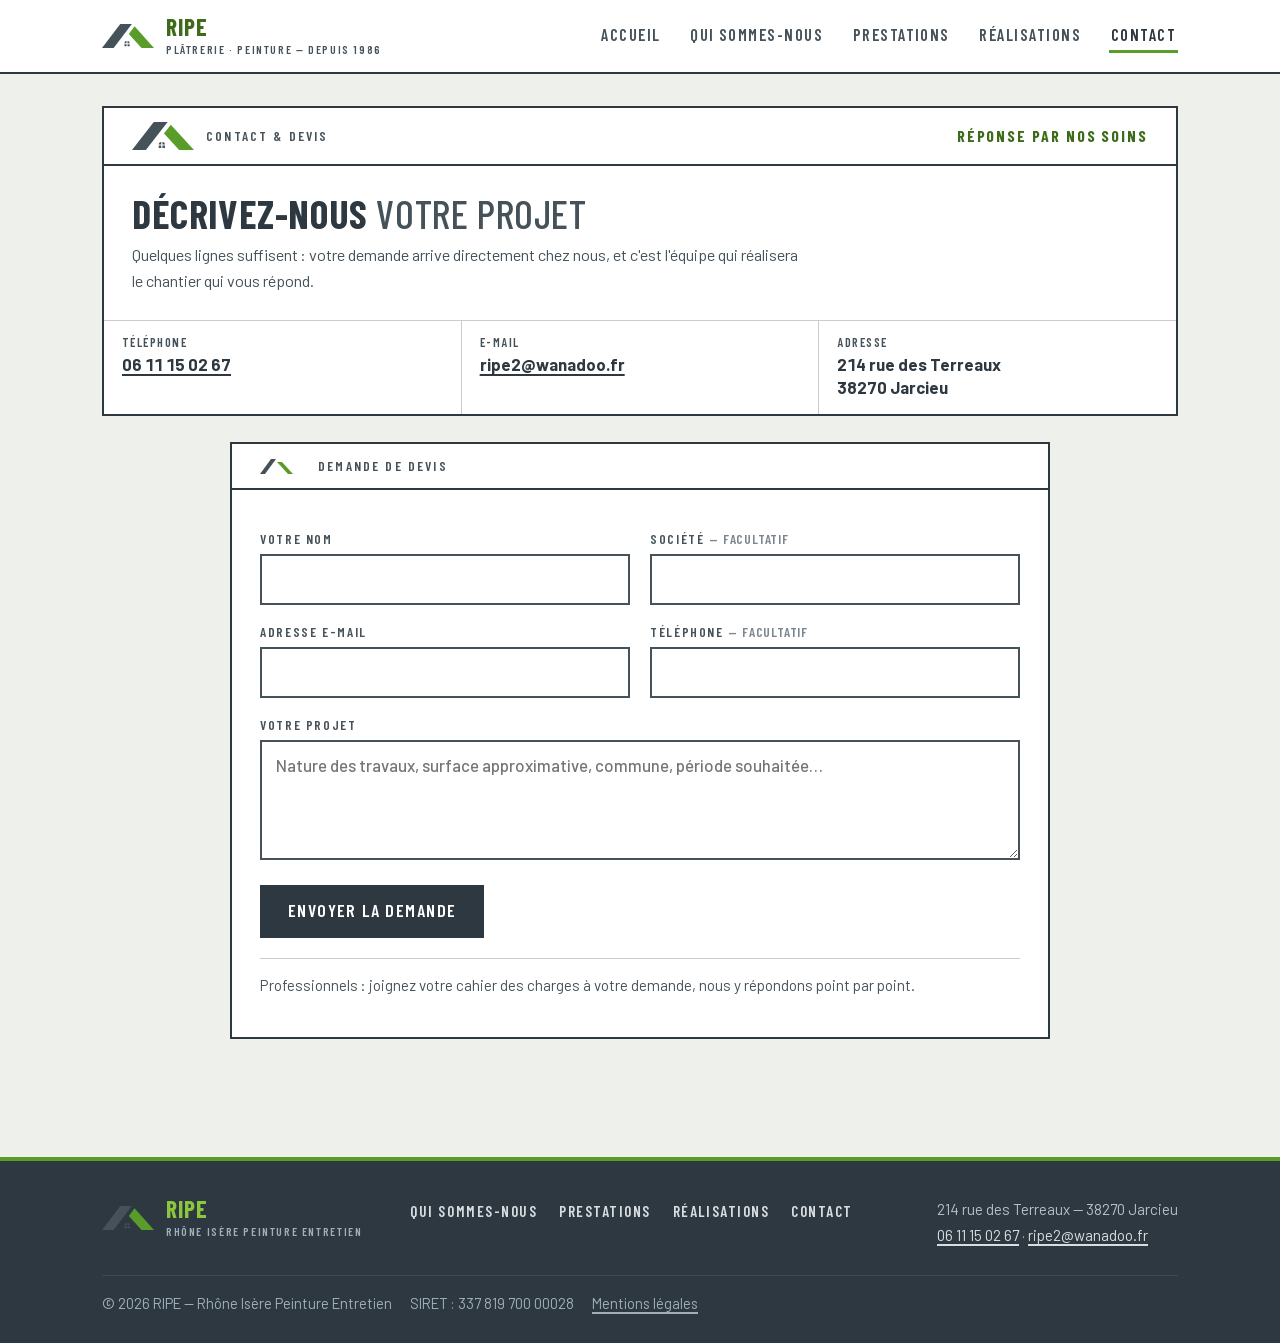
==== contact.html @ ba98971f "Titre d'accueil concret, et la 3e génération épaule le gérant au lieu de le remplacer" ====
<!doctype html>
<html lang="fr">
<head>
  <meta charset="utf-8">
  <meta name="viewport" content="width=device-width, initial-scale=1">
  <title>Contact &amp; devis — RIPE, plâtrerie et peinture dans la région lyonnaise</title>
  <meta name="description" content="Contactez RIPE pour un devis de plâtrerie, peinture, revêtements de sol ou protections de chantier, dans la région lyonnaise. Réponse claire, établie par les personnes qui réaliseront le chantier.">
  <link rel="icon" type="image/svg+xml" href="assets/favicon.svg">
  <link rel="stylesheet" href="assets/fonts/fonts.css">
  <link rel="stylesheet" href="css/styles.css?v=1d3d22c7">
  <script>if (window.matchMedia('(prefers-reduced-motion: no-preference)').matches) document.documentElement.classList.add('motion');</script>
</head>
<body>
  <a class="skip-link" href="#contenu">Aller au contenu</a>

  <header class="site-header">
    <div class="wrap">
      <a class="brand" href="index.html">
        <img src="assets/logo-mark.svg" alt="" width="46" height="27">
        <span>
          <span class="brand-name">RIPE</span>
          <span class="brand-sub">Plâtrerie · Peinture<span class="sub-date"> — depuis 1986</span></span>
        </span>
      </a>
      <button class="nav-toggle" aria-expanded="false" aria-controls="menu">Menu</button>
      <nav class="site-nav" id="menu" aria-label="Navigation principale">
        <ul>
          <li><a href="index.html">Accueil</a></li>
          <li><a href="entreprise.html">Qui sommes-nous</a></li>
          <li><a href="prestations.html">Prestations</a></li>
          <li><a href="realisations.html">Réalisations</a></li>
          <li><a href="contact.html" aria-current="page">Contact</a></li>
        </ul>
      </nav>
    </div>
  </header>

  <main id="contenu">

    <section class="hero hero--compact wrap" aria-label="Contact">
      <div class="panel assemble">
        <div class="panel-head">
          <span class="hero-mark">
            <img src="assets/logo-mark.svg" alt="" width="54" height="31">
            <span class="kicker">Contact &amp; devis</span>
          </span>
          <span class="hero-since">Réponse par nos soins</span>
        </div>
        <div class="panel-body">
          <h1>Décrivez-nous <span class="thin">votre projet</span></h1>
          <p class="hero-lede">
            Quelques lignes suffisent&#8239;: votre demande arrive directement chez
            nous, et c'est l'équipe qui réalisera le chantier qui vous répond.
          </p>
        </div>
        <dl class="fields">
          <div class="field"><dt>Téléphone</dt><dd><a href="tel:+33611150267">06 11 15 02 67</a></dd></div>
          <div class="field"><dt>E-mail</dt><dd><a href="mailto:ripe2@wanadoo.fr">ripe2@wanadoo.fr</a></dd></div>
          <div class="field"><dt>Adresse</dt><dd>214 rue des Terreaux<br>38270 Jarcieu</dd></div>
        </dl>
      </div>
    </section>

    <section class="doc-section wrap" aria-label="Formulaire de contact">
      <div class="form-wrap">
        <div class="panel">
          <div class="panel-head">
            <svg class="rive" viewBox="0 0 44 16" aria-hidden="true">
              <polygon fill="#455259" points="0,16 11,1 16,1 5,16"/>
              <polygon fill="#599c29" points="17,4 22,4 33,16 28,16"/>
            </svg>
            <span class="kicker">Demande de devis</span>
          </div>
          <div class="panel-body">
            <form id="contact-form" novalidate>
              <input type="hidden" name="_subject" value="Demande de devis depuis le site RIPE">
              <div class="form-alert" hidden tabindex="-1" role="alert">
                Votre demande n'a pas pu être envoyée. Contactez-nous directement
                avec le téléphone ou l'e-mail affichés en haut de page. Votre message
                est toujours là, vous pouvez le copier avant de quitter la page.
              </div>

              <div class="form-grid">
                <div class="form-row">
                  <label for="nom">Votre nom</label>
                  <input id="nom" name="nom" type="text" autocomplete="name" required>
                  <p class="field-error"></p>
                </div>

                <div class="form-row">
                  <label for="societe">Société <span class="optional">— facultatif</span></label>
                  <input id="societe" name="societe" type="text" autocomplete="organization">
                  <p class="field-error"></p>
                </div>

                <div class="form-row">
                  <label for="email">Adresse e-mail</label>
                  <input id="email" name="email" type="email" autocomplete="email" required>
                  <p class="field-error"></p>
                </div>

                <div class="form-row">
                  <label for="telephone">Téléphone <span class="optional">— facultatif</span></label>
                  <input id="telephone" name="telephone" type="tel" autocomplete="tel">
                  <p class="field-error"></p>
                </div>

                <div class="form-row form-row--full">
                  <label for="message">Votre projet</label>
                  <textarea id="message" name="message" required
                    placeholder="Nature des travaux, surface approximative, commune, période souhaitée…"></textarea>
                  <p class="field-error"></p>
                </div>
              </div>

              <button class="btn btn--primary" type="submit">Envoyer la demande</button>

              <p class="form-note">
                Professionnels&#8239;: joignez votre cahier des charges à votre demande,
                nous y répondons point par point.
              </p>
            </form>

            <div id="form-success" class="form-success" hidden tabindex="-1">
              <strong>Votre demande est bien partie.</strong>
              Nous vous répondons dans les meilleurs délais, par e-mail ou par
              téléphone si vous avez laissé un numéro.
            </div>
          </div>
        </div>

      </div>
    </section>
  </main>

  <footer class="site-footer">
    <div class="wrap">
      <div class="footer-grid">
        <a class="brand" href="index.html">
          <img src="assets/logo-mark.svg" alt="" width="46" height="27">
          <span>
            <span class="brand-name">RIPE</span>
            <span class="brand-sub">Rhône Isère Peinture Entretien</span>
          </span>
        </a>
        <nav class="footer-nav" aria-label="Pied de page">
          <ul>
            <li><a href="entreprise.html">Qui sommes-nous</a></li>
            <li><a href="prestations.html">Prestations</a></li>
            <li><a href="realisations.html">Réalisations</a></li>
            <li><a href="contact.html">Contact</a></li>
          </ul>
        </nav>
        <address class="footer-coords">
          214 rue des Terreaux — 38270 Jarcieu<br>
          <a href="tel:+33611150267">06 11 15 02 67</a> · <a href="mailto:ripe2@wanadoo.fr">ripe2@wanadoo.fr</a>
        </address>
      </div>
      <div class="footer-legal">
        <span>© <span data-year>2026</span> RIPE — Rhône Isère Peinture Entretien</span>
        <span>SIRET : 337 819 700 00028</span>
        <a href="mentions-legales.html">Mentions légales</a>
      </div>
    </div>
  </footer>

  <script src="js/site.js?v=1d3d22c7"></script>
</body>
</html>
---- assets/fonts/fonts.css ----
@font-face {
  font-family: 'Barlow';
  font-style: normal;
  font-weight: 400;
  font-display: swap;
  src: url("Barlow-400-latin-ext.woff2") format("woff2");
  unicode-range: U+0100-02BA, U+02BD-02C5, U+02C7-02CC, U+02CE-02D7, U+02DD-02FF, U+0304, U+0308, U+0329, U+1D00-1DBF, U+1E00-1E9F, U+1EF2-1EFF, U+2020, U+20A0-20AB, U+20AD-20C0, U+2113, U+2C60-2C7F, U+A720-A7FF;
}
@font-face {
  font-family: 'Barlow';
  font-style: normal;
  font-weight: 400;
  font-display: swap;
  src: url("Barlow-400-latin.woff2") format("woff2");
  unicode-range: U+0000-00FF, U+0131, U+0152-0153, U+02BB-02BC, U+02C6, U+02DA, U+02DC, U+0304, U+0308, U+0329, U+2000-206F, U+20AC, U+2122, U+2191, U+2193, U+2212, U+2215, U+FEFF, U+FFFD;
}
@font-face {
  font-family: 'Barlow';
  font-style: normal;
  font-weight: 500;
  font-display: swap;
  src: url("Barlow-500-latin-ext.woff2") format("woff2");
  unicode-range: U+0100-02BA, U+02BD-02C5, U+02C7-02CC, U+02CE-02D7, U+02DD-02FF, U+0304, U+0308, U+0329, U+1D00-1DBF, U+1E00-1E9F, U+1EF2-1EFF, U+2020, U+20A0-20AB, U+20AD-20C0, U+2113, U+2C60-2C7F, U+A720-A7FF;
}
@font-face {
  font-family: 'Barlow';
  font-style: normal;
  font-weight: 500;
  font-display: swap;
  src: url("Barlow-500-latin.woff2") format("woff2");
  unicode-range: U+0000-00FF, U+0131, U+0152-0153, U+02BB-02BC, U+02C6, U+02DA, U+02DC, U+0304, U+0308, U+0329, U+2000-206F, U+20AC, U+2122, U+2191, U+2193, U+2212, U+2215, U+FEFF, U+FFFD;
}
@font-face {
  font-family: 'Barlow';
  font-style: normal;
  font-weight: 600;
  font-display: swap;
  src: url("Barlow-600-latin-ext.woff2") format("woff2");
  unicode-range: U+0100-02BA, U+02BD-02C5, U+02C7-02CC, U+02CE-02D7, U+02DD-02FF, U+0304, U+0308, U+0329, U+1D00-1DBF, U+1E00-1E9F, U+1EF2-1EFF, U+2020, U+20A0-20AB, U+20AD-20C0, U+2113, U+2C60-2C7F, U+A720-A7FF;
}
@font-face {
  font-family: 'Barlow';
  font-style: normal;
  font-weight: 600;
  font-display: swap;
  src: url("Barlow-600-latin.woff2") format("woff2");
  unicode-range: U+0000-00FF, U+0131, U+0152-0153, U+02BB-02BC, U+02C6, U+02DA, U+02DC, U+0304, U+0308, U+0329, U+2000-206F, U+20AC, U+2122, U+2191, U+2193, U+2212, U+2215, U+FEFF, U+FFFD;
}
@font-face {
  font-family: 'Barlow';
  font-style: normal;
  font-weight: 700;
  font-display: swap;
  src: url("Barlow-700-latin-ext.woff2") format("woff2");
  unicode-range: U+0100-02BA, U+02BD-02C5, U+02C7-02CC, U+02CE-02D7, U+02DD-02FF, U+0304, U+0308, U+0329, U+1D00-1DBF, U+1E00-1E9F, U+1EF2-1EFF, U+2020, U+20A0-20AB, U+20AD-20C0, U+2113, U+2C60-2C7F, U+A720-A7FF;
}
@font-face {
  font-family: 'Barlow';
  font-style: normal;
  font-weight: 700;
  font-display: swap;
  src: url("Barlow-700-latin.woff2") format("woff2");
  unicode-range: U+0000-00FF, U+0131, U+0152-0153, U+02BB-02BC, U+02C6, U+02DA, U+02DC, U+0304, U+0308, U+0329, U+2000-206F, U+20AC, U+2122, U+2191, U+2193, U+2212, U+2215, U+FEFF, U+FFFD;
}
@font-face {
  font-family: 'Barlow';
  font-style: normal;
  font-weight: 800;
  font-display: swap;
  src: url("Barlow-800-latin-ext.woff2") format("woff2");
  unicode-range: U+0100-02BA, U+02BD-02C5, U+02C7-02CC, U+02CE-02D7, U+02DD-02FF, U+0304, U+0308, U+0329, U+1D00-1DBF, U+1E00-1E9F, U+1EF2-1EFF, U+2020, U+20A0-20AB, U+20AD-20C0, U+2113, U+2C60-2C7F, U+A720-A7FF;
}
@font-face {
  font-family: 'Barlow';
  font-style: normal;
  font-weight: 800;
  font-display: swap;
  src: url("Barlow-800-latin.woff2") format("woff2");
  unicode-range: U+0000-00FF, U+0131, U+0152-0153, U+02BB-02BC, U+02C6, U+02DA, U+02DC, U+0304, U+0308, U+0329, U+2000-206F, U+20AC, U+2122, U+2191, U+2193, U+2212, U+2215, U+FEFF, U+FFFD;
}
@font-face {
  font-family: 'Barlow Condensed';
  font-style: normal;
  font-weight: 500;
  font-display: swap;
  src: url("BarlowCondensed-500-latin-ext.woff2") format("woff2");
  unicode-range: U+0100-02BA, U+02BD-02C5, U+02C7-02CC, U+02CE-02D7, U+02DD-02FF, U+0304, U+0308, U+0329, U+1D00-1DBF, U+1E00-1E9F, U+1EF2-1EFF, U+2020, U+20A0-20AB, U+20AD-20C0, U+2113, U+2C60-2C7F, U+A720-A7FF;
}
@font-face {
  font-family: 'Barlow Condensed';
  font-style: normal;
  font-weight: 500;
  font-display: swap;
  src: url("BarlowCondensed-500-latin.woff2") format("woff2");
  unicode-range: U+0000-00FF, U+0131, U+0152-0153, U+02BB-02BC, U+02C6, U+02DA, U+02DC, U+0304, U+0308, U+0329, U+2000-206F, U+20AC, U+2122, U+2191, U+2193, U+2212, U+2215, U+FEFF, U+FFFD;
}
@font-face {
  font-family: 'Barlow Condensed';
  font-style: normal;
  font-weight: 600;
  font-display: swap;
  src: url("BarlowCondensed-600-latin-ext.woff2") format("woff2");
  unicode-range: U+0100-02BA, U+02BD-02C5, U+02C7-02CC, U+02CE-02D7, U+02DD-02FF, U+0304, U+0308, U+0329, U+1D00-1DBF, U+1E00-1E9F, U+1EF2-1EFF, U+2020, U+20A0-20AB, U+20AD-20C0, U+2113, U+2C60-2C7F, U+A720-A7FF;
}
@font-face {
  font-family: 'Barlow Condensed';
  font-style: normal;
  font-weight: 600;
  font-display: swap;
  src: url("BarlowCondensed-600-latin.woff2") format("woff2");
  unicode-range: U+0000-00FF, U+0131, U+0152-0153, U+02BB-02BC, U+02C6, U+02DA, U+02DC, U+0304, U+0308, U+0329, U+2000-206F, U+20AC, U+2122, U+2191, U+2193, U+2212, U+2215, U+FEFF, U+FFFD;
}
@font-face {
  font-family: 'Barlow Condensed';
  font-style: normal;
  font-weight: 700;
  font-display: swap;
  src: url("BarlowCondensed-700-latin-ext.woff2") format("woff2");
  unicode-range: U+0100-02BA, U+02BD-02C5, U+02C7-02CC, U+02CE-02D7, U+02DD-02FF, U+0304, U+0308, U+0329, U+1D00-1DBF, U+1E00-1E9F, U+1EF2-1EFF, U+2020, U+20A0-20AB, U+20AD-20C0, U+2113, U+2C60-2C7F, U+A720-A7FF;
}
@font-face {
  font-family: 'Barlow Condensed';
  font-style: normal;
  font-weight: 700;
  font-display: swap;
  src: url("BarlowCondensed-700-latin.woff2") format("woff2");
  unicode-range: U+0000-00FF, U+0131, U+0152-0153, U+02BB-02BC, U+02C6, U+02DA, U+02DC, U+0304, U+0308, U+0329, U+2000-206F, U+20AC, U+2122, U+2191, U+2193, U+2212, U+2215, U+FEFF, U+FFFD;
}
---- css/styles.css ----
/* ============================================================
   RIPE — Rhône Isère Peinture Entretien
   Monde visuel : le panneau de chantier (voir DESIGN.md)
   ============================================================ */

:root {
  --paper: #eef0ec;
  --panel: #ffffff;
  --ink: #2e3840;
  --slate: #455259;
  --rule: #c9cfc8;
  --rule-soft: #e2e5df;
  --green: #599c29;
  --green-ink: #3e6b1a;
  --green-bright: #8cc63f;
  --todo-bg: #fdf6e3;
  --todo-ink: #8a6d1c;
  --error: #a03123;
  --cond: "Barlow Condensed", "Arial Narrow", sans-serif;
  --sans: "Barlow", "Helvetica Neue", Arial, sans-serif;
}

*, *::before, *::after { box-sizing: border-box; }

html { scroll-behavior: smooth; }
@media (prefers-reduced-motion: reduce) {
  html { scroll-behavior: auto; }
}

body {
  margin: 0;
  background: var(--paper);
  color: var(--ink);
  font: 400 1.0625rem/1.6 var(--sans);
  -webkit-font-smoothing: antialiased;
}

img, svg { max-width: 100%; display: block; }

h1, h2, h3, p, ul, dl { margin: 0; }

a { color: var(--green-ink); text-decoration-thickness: 1.5px; text-underline-offset: 3px; }
a:hover { color: var(--ink); }

:focus-visible {
  outline: 3px solid var(--green);
  outline-offset: 2px;
}

.skip-link {
  position: absolute;
  left: -9999px;
  top: 0;
  background: var(--ink);
  color: #fff;
  padding: 0.6rem 1rem;
  z-index: 100;
}
.skip-link:focus { left: 0; }

.wrap {
  max-width: 1140px;
  margin-inline: auto;
  padding-inline: clamp(16px, 4vw, 32px);
}

/* ---------- Bande de rive (motif toit du logo) ---------- */

.rive {
  width: 44px;
  height: 16px;
  flex: none;
}

/* ---------- En-tête ---------- */

.site-header {
  background: var(--panel);
  border-bottom: 2px solid var(--ink);
  position: sticky;
  top: 0;
  z-index: 50;
}

.site-header .wrap {
  display: flex;
  align-items: center;
  justify-content: space-between;
  gap: 16px;
  min-height: 72px;
}

.brand {
  display: flex;
  align-items: center;
  gap: 12px;
  text-decoration: none;
  color: var(--ink);
}
.brand:hover { color: var(--ink); }

.brand svg, .brand img { width: 52px; height: auto; }

.brand-name {
  font: 700 1.5rem/1 var(--cond);
  letter-spacing: 0.04em;
  color: var(--green-ink);
}

.brand-sub {
  display: block;
  font: 600 0.72rem/1.2 var(--cond);
  letter-spacing: 0.14em;
  text-transform: uppercase;
  color: var(--slate);
}

.site-nav ul {
  list-style: none;
  margin: 0;
  padding: 0;
  display: flex;
  gap: clamp(10px, 2vw, 26px);
}

.site-nav a {
  display: block;
  font: 600 1.02rem/1 var(--cond);
  letter-spacing: 0.09em;
  text-transform: uppercase;
  text-decoration: none;
  color: var(--slate);
  padding: 8px 2px 6px;
  border-bottom: 3px solid transparent;
}

.site-nav a:hover { color: var(--ink); border-bottom-color: var(--ink); }
.site-nav a[aria-current="page"] { color: var(--ink); border-bottom-color: var(--green); }

@media (max-width: 560px) {
  .site-header .sub-date { display: none; }
}

.nav-toggle {
  display: none;
  background: none;
  border: 2px solid var(--ink);
  color: var(--ink);
  font: 600 0.9rem/1 var(--cond);
  letter-spacing: 0.1em;
  text-transform: uppercase;
  padding: 10px 14px;
  cursor: pointer;
}

@media (max-width: 820px) {
  .nav-toggle { display: block; }
  .site-nav {
    display: none;
    position: absolute;
    inset: 100% 0 auto 0;
    background: var(--ink);
    border-bottom: 4px solid var(--green);
  }
  .site-nav.open { display: block; }
  .site-nav ul {
    flex-direction: column;
    gap: 0;
    padding: 8px 0;
  }
  .site-nav a {
    color: #d8dde1;
    font-size: 1.35rem;
    padding: 14px clamp(16px, 4vw, 32px);
    border-bottom: 1px solid #3d4954;
  }
  .site-nav li:last-child a { border-bottom: none; }
  .site-nav a:hover { color: #fff; border-bottom-color: #3d4954; }
  .site-nav a[aria-current="page"] {
    color: var(--green-bright);
    border-bottom-color: #3d4954;
  }
}

/* ---------- Panneaux ---------- */

.panel {
  background: var(--panel);
  border: 2px solid var(--ink);
}

.panel-head {
  display: flex;
  align-items: center;
  flex-wrap: wrap;
  gap: 8px 14px;
  padding: 14px clamp(16px, 3vw, 28px);
  border-bottom: 2px solid var(--ink);
}

.kicker {
  font: 600 0.85rem/1.2 var(--cond);
  letter-spacing: 0.16em;
  text-transform: uppercase;
  color: var(--slate);
}

.panel-body { padding: clamp(20px, 4vw, 40px) clamp(16px, 3vw, 28px); }

/* ---------- Champs normés ---------- */

.fields {
  display: grid;
  grid-template-columns: repeat(auto-fit, minmax(170px, 1fr));
  gap: 1px;
  background: var(--rule);
  border-top: 1px solid var(--rule);
}

.field { background: var(--panel); padding: 13px 18px 15px; }

.field dt {
  font: 600 0.78rem/1.3 var(--cond);
  letter-spacing: 0.12em;
  text-transform: uppercase;
  color: var(--slate);
  margin-bottom: 3px;
}

.field dd {
  margin: 0;
  font: 700 1.05rem/1.35 var(--sans);
  font-variant-numeric: tabular-nums;
}

.field dd a { color: var(--ink); }


/* ---------- Étiquette « à compléter » ---------- */

.todo {
  display: inline-block;
  font: 600 0.75rem/1.2 var(--cond);
  letter-spacing: 0.1em;
  text-transform: uppercase;
  color: var(--todo-ink);
  background: var(--todo-bg);
  border: 1px dashed var(--todo-ink);
  padding: 3px 8px;
  vertical-align: 2px;
}

/* ---------- Boutons ---------- */

.btn {
  display: inline-block;
  font: 600 1.1rem/1 var(--cond);
  letter-spacing: 0.08em;
  text-transform: uppercase;
  text-decoration: none;
  border: 2px solid var(--ink);
  padding: 15px 26px 16px;
  cursor: pointer;
  transition: background-color 160ms ease-out, color 160ms ease-out, border-color 160ms ease-out;
}

.btn--primary { background: var(--ink); color: #fff; }
.btn--primary:hover { background: var(--green-ink); border-color: var(--green-ink); color: #fff; }

.btn--ghost { background: transparent; color: var(--ink); }
.btn--ghost:hover { background: var(--ink); color: #fff; }

.btn--onDark { border-color: #fff; background: transparent; color: #fff; }
.btn--onDark:hover { background: var(--green); border-color: var(--green); color: #10230a; }

.btn[disabled] { opacity: 0.55; cursor: default; }

.actions {
  display: flex;
  flex-wrap: wrap;
  gap: 14px;
  align-items: center;
}

/* ---------- Héro « panneau » ---------- */

.hero { padding-block: clamp(28px, 5vw, 56px) clamp(40px, 6vw, 72px); }

.hero .panel-head { justify-content: space-between; }

.hero-mark { display: flex; align-items: center; gap: 12px; }
.hero-mark svg, .hero-mark img { width: 62px; height: auto; }

.hero-since {
  font: 700 1rem/1 var(--cond);
  letter-spacing: 0.12em;
  text-transform: uppercase;
  color: var(--green-ink);
  white-space: nowrap;
}

.hero h1 {
  font: 700 clamp(1.75rem, 5.6vw, 4.4rem)/1.05 var(--cond);
  letter-spacing: 0.015em;
  text-transform: uppercase;
  text-wrap: balance;
}

.hero h1 .thin { color: var(--slate); font-weight: 500; }

.hero-lede {
  max-width: 62ch;
  margin-top: 18px;
  font-size: 1.17rem;
  color: var(--slate);
}
.hero-lede strong { color: var(--ink); }

.hero .actions { margin-top: 30px; }

/* Accueil « page de garde » : le panneau seul occupe la page */
.hero--solo { padding-block: clamp(44px, 9vh, 100px) clamp(52px, 11vh, 120px); }
.hero--solo .panel-body { padding-bottom: clamp(28px, 5vw, 48px); }
.hero--solo .hero-lede + .hero-lede { margin-top: 12px; }

/* ---------- Mouvement ----------
   Deux règles non négociables :
   1. Le contenu est visible par défaut. La classe « motion » n'est posée sur
      <html> que si le visiteur n'a pas demandé moins d'animations ; sans elle,
      ou sans JavaScript, rien n'est masqué.
   2. Aucun texte ne dépend d'une animation pour être lisible : les blocs de
      contenu ne bougent qu'en position (translation), jamais en opacité. Si le
      mouvement se fige — onglet en arrière-plan, navigateur exotique — le pire
      qui puisse arriver est un décalage de 10 px. Seuls les éléments purement
      décoratifs (motif du toit, repère de la frise) ont droit au fondu. */

.motion .reveal { transform: translateY(10px); }

.motion .reveal.in-view {
  transform: none;
  transition: transform 520ms cubic-bezier(0.16, 1, 0.3, 1);
  transition-delay: var(--reveal-delay, 0ms);
}

/* La frise : le repère vert se pose avant son texte, comme un jalon planté */
.motion .timeline-item::before { transform: scale(0.2); opacity: 0; }

.motion .timeline-item.in-view::before {
  transform: none;
  opacity: 1;
  transition: transform 380ms cubic-bezier(0.16, 1, 0.3, 1),
              opacity 260ms ease-out;
  transition-delay: var(--reveal-delay, 0ms);
}

/* Les deux pans du toit se rejoignent : le motif du logo devient le geste */
.motion .section-head .rive polygon { opacity: 0; }
.motion .section-head .rive polygon:first-of-type { transform: translate(-9px, 9px); }
.motion .section-head .rive polygon:last-of-type { transform: translate(9px, 9px); }

.motion .section-head.in-view .rive polygon {
  opacity: 1;
  transform: none;
  transition: transform 620ms cubic-bezier(0.16, 1, 0.3, 1),
              opacity 320ms ease-out;
}

.motion .section-head.in-view .rive polygon:last-of-type {
  transition-delay: 90ms;
}

/* Assemblage du panneau : le seul moment animé */
@media (prefers-reduced-motion: no-preference) {
  .assemble { animation: panel-in 480ms cubic-bezier(0.16, 1, 0.3, 1) backwards; }
  .assemble .field { animation: field-in 420ms cubic-bezier(0.16, 1, 0.3, 1) backwards; }
  .assemble .field:nth-child(1) { animation-delay: 140ms; }
  .assemble .field:nth-child(2) { animation-delay: 200ms; }
  .assemble .field:nth-child(3) { animation-delay: 260ms; }
  .assemble .field:nth-child(4) { animation-delay: 320ms; }
  .assemble .field:nth-child(5) { animation-delay: 380ms; }
  .assemble .field:nth-child(6) { animation-delay: 440ms; }
}

/* Le panneau se pose : translation seule, pour que le titre reste lisible
   même si l'animation ne se joue pas (cf. règle 2 ci-dessus). */
@keyframes panel-in {
  from { transform: translateY(14px); }
  to { transform: none; }
}

@keyframes field-in {
  from { transform: translateY(8px); }
  to { transform: none; }
}

/* ---------- Sections document ---------- */

.doc-section { padding-block: clamp(30px, 5vw, 58px); }

/* La première section après le cadran d'en-tête remonte : le bas du cadran
   apporte déjà sa respiration, inutile d'empiler deux marges. */
.hero + .doc-section { padding-top: 4px; }

.section-head {
  display: flex;
  align-items: center;
  gap: 16px;
  margin-bottom: clamp(20px, 3vw, 32px);
}

.section-head h2 {
  font: 700 clamp(1.7rem, 3.4vw, 2.4rem)/1.1 var(--cond);
  letter-spacing: 0.03em;
  text-transform: uppercase;
}


.section-intro { max-width: 68ch; color: var(--slate); margin-bottom: 26px; }
.section-intro strong { color: var(--ink); }

/* ---------- Bande sombre (environnements exigeants) ---------- */

.band-dark {
  background: var(--ink);
  color: #d8dde1;
  padding-block: clamp(40px, 6vw, 72px);
}

.band-dark h2 {
  font: 700 clamp(1.9rem, 4vw, 2.9rem)/1.1 var(--cond);
  letter-spacing: 0.03em;
  text-transform: uppercase;
  color: #fff;
  max-width: 24ch;
}

.band-dark h2 em {
  font-style: normal;
  color: var(--green-bright);
}

.band-dark .section-head h2 { color: #fff; }

.band-dark p { color: #b7c1c9; max-width: 66ch; }
.band-dark p strong { color: #fff; }

.band-grid {
  display: grid;
  grid-template-columns: 1.15fr 1fr;
  gap: clamp(28px, 5vw, 64px);
  align-items: start;
}

@media (max-width: 820px) {
  .band-grid { grid-template-columns: 1fr; }
}

.band-dark .fields { margin-top: 26px; }

.spec-list {
  list-style: none;
  padding: 0;
  margin-top: 8px;
  border-top: 1px solid #3d4954;
}

.spec-list li {
  padding: 13px 2px;
  border-bottom: 1px solid #3d4954;
  display: flex;
  gap: 14px;
  align-items: baseline;
  color: #d8dde1;
}

.spec-list .tick {
  flex: none;
  font: 700 0.85rem/1.4 var(--cond);
  letter-spacing: 0.08em;
  color: var(--green-bright);
}

/* ---------- Chronologie (qui sommes-nous) ---------- */

.timeline { border-left: 2px solid var(--ink); margin-left: 6px; }

.timeline-item {
  position: relative;
  padding: 0 0 34px 30px;
}

.timeline-item:last-child { padding-bottom: 6px; }

.timeline-item::before {
  content: "";
  position: absolute;
  left: -8px;
  top: 8px;
  width: 14px;
  height: 14px;
  background: var(--green);
  border: 2px solid var(--ink);
}

.timeline-item .year {
  font: 700 2rem/1 var(--cond);
  letter-spacing: 0.02em;
  color: var(--ink);
}

.timeline-item h3 {
  font: 700 1.2rem/1.3 var(--sans);
  margin-top: 4px;
}

.timeline-item p { color: var(--slate); margin-top: 6px; max-width: 58ch; }

/* ---------- Fiches chantier (réalisations) ---------- */

.fiche { margin-bottom: clamp(24px, 4vw, 40px); }

.fiche-grid {
  display: grid;
  grid-template-columns: minmax(260px, 1.1fr) 1.4fr;
}

@media (max-width: 760px) {
  .fiche-grid { grid-template-columns: 1fr; }
}

.plate-photo {
  position: relative;
  min-height: 260px;
  border-right: 1px solid var(--rule);
  background: repeating-linear-gradient(
    45deg,
    var(--panel) 0 12px,
    var(--rule-soft) 12px 13px
  );
  display: grid;
  place-items: center;
  padding: 20px;
}

@media (max-width: 760px) {
  .plate-photo { border-right: none; border-bottom: 1px solid var(--rule); min-height: 200px; }
}

.plate-photo span {
  font: 600 0.85rem/1.5 var(--cond);
  letter-spacing: 0.14em;
  text-transform: uppercase;
  color: var(--slate);
  background: var(--panel);
  border: 1px solid var(--rule);
  padding: 10px 16px;
  text-align: center;
}

.fiche .fields { border-top: none; }
.fiche-grid .fields { grid-template-columns: 1fr 1fr; align-content: start; }

.tag-exemple {
  font: 700 0.78rem/1.2 var(--cond);
  letter-spacing: 0.14em;
  text-transform: uppercase;
  color: var(--todo-ink);
  background: var(--todo-bg);
  border: 1px dashed var(--todo-ink);
  padding: 4px 10px;
  margin-left: auto;
}

/* ---------- Prestations détaillées ---------- */

.presta-group { margin-bottom: clamp(30px, 5vw, 52px); }

.presta-items { border-top: 2px solid var(--ink); }
.presta-items .presta:last-child { border-bottom: 2px solid var(--ink); }

.presta {
  display: grid;
  grid-template-columns: minmax(200px, 280px) 1fr;
  gap: clamp(16px, 3vw, 40px);
  padding: 20px clamp(14px, 2vw, 22px);
  border-bottom: 1px solid var(--rule);
  background: var(--panel);
}

@media (max-width: 680px) {
  .presta { grid-template-columns: 1fr; gap: 6px; }
}

.presta h3 {
  font: 700 1.3rem/1.2 var(--cond);
  letter-spacing: 0.03em;
  text-transform: uppercase;
}

.presta p { color: var(--slate); max-width: 62ch; }

/* ---------- Contact ---------- */

.form-wrap { max-width: 820px; margin-inline: auto; }

/* Cadran compact (page contact) : l'en-tête laisse la place au formulaire */
.hero--compact { padding-block: clamp(18px, 3vw, 32px) clamp(14px, 2vw, 22px); }
.hero--compact .panel-body { padding: clamp(16px, 2.5vw, 26px) clamp(16px, 3vw, 28px); }
.hero--compact h1 { font-size: clamp(1.8rem, 3.4vw, 2.5rem); }
.hero--compact .hero-lede { font-size: 1.02rem; margin-top: 8px; max-width: 74ch; }

.form-grid {
  display: grid;
  grid-template-columns: 1fr 1fr;
  column-gap: 20px;
}

.form-grid .form-row--full { grid-column: 1 / -1; }

@media (max-width: 640px) {
  .form-grid { grid-template-columns: 1fr; }
}

.form-note {
  color: var(--slate);
  font-size: 0.95rem;
  border-top: 1px solid var(--rule);
  padding-top: 14px;
  margin-top: 20px;
}

.form-row { margin-bottom: 18px; }

.form-row label {
  display: block;
  font: 600 0.85rem/1.3 var(--cond);
  letter-spacing: 0.12em;
  text-transform: uppercase;
  color: var(--slate);
  margin-bottom: 6px;
}

.form-row .optional { color: #7a868f; letter-spacing: 0.06em; }

.form-row input,
.form-row select,
.form-row textarea {
  width: 100%;
  font: 500 1.05rem/1.4 var(--sans);
  color: var(--ink);
  background: var(--panel);
  border: 2px solid var(--slate);
  padding: 12px 14px;
  border-radius: 0;
}

.form-row input:focus,
.form-row select:focus,
.form-row textarea:focus {
  outline: 3px solid var(--green);
  outline-offset: 0;
  border-color: var(--ink);
}

.form-row textarea { min-height: 120px; resize: vertical; }

.form-row.invalid input,
.form-row.invalid textarea { border-color: var(--error); }

.field-error {
  display: none;
  font: 500 0.92rem/1.4 var(--sans);
  color: var(--error);
  margin-top: 5px;
}

.form-row.invalid .field-error { display: block; }

.form-alert {
  border: 2px solid var(--error);
  background: #fdf1ef;
  color: #7c261b;
  padding: 14px 16px;
  margin-bottom: 18px;
}

.form-alert a { color: #7c261b; }

.form-success {
  border: 2px solid var(--green-ink);
  background: #f1f7ea;
  color: #2c4d12;
  padding: 18px 20px;
}

.form-success strong { display: block; font-size: 1.1rem; }

[hidden] { display: none !important; }



/* ---------- Texte légal ---------- */

/* Six champs qui se répartissent sans laisser de case vide */
.fields--legal {
  grid-template-columns: repeat(3, 1fr);
  border: 1px solid var(--rule);
  margin-top: 22px;
}

@media (max-width: 860px) {
  .fields--legal { grid-template-columns: repeat(2, 1fr); }
}

@media (max-width: 520px) {
  .fields--legal { grid-template-columns: 1fr; }
}

.legal-text { margin-top: clamp(24px, 4vw, 36px); }

.legal-text h2 {
  font: 700 1.3rem/1.2 var(--cond);
  letter-spacing: 0.03em;
  text-transform: uppercase;
  margin-bottom: 8px;
}

.legal-text h2 + p { margin-bottom: 0; }
.legal-text p {
  color: var(--slate);
  max-width: 70ch;
  margin-bottom: 26px;
}
.legal-text p:last-child { margin-bottom: 0; }

/* ---------- Appel final ---------- */

.closing { padding-block: clamp(30px, 5vw, 60px); }

.closing .panel-body {
  display: flex;
  flex-wrap: wrap;
  align-items: center;
  justify-content: space-between;
  gap: 22px;
}

.closing h2 {
  font: 700 clamp(1.7rem, 3.5vw, 2.5rem)/1.1 var(--cond);
  letter-spacing: 0.03em;
  text-transform: uppercase;
  max-width: 22ch;
}

.closing p { color: var(--slate); margin-top: 8px; max-width: 52ch; }

/* ---------- Pied de page ---------- */

.site-footer {
  background: var(--ink);
  color: #b7c1c9;
  border-top: 4px solid var(--green);
  padding-block: 36px 28px;
  margin-top: clamp(30px, 5vw, 60px);
}

.footer-grid {
  display: grid;
  grid-template-columns: auto 1fr auto;
  gap: clamp(20px, 4vw, 48px);
  align-items: start;
}

@media (max-width: 760px) {
  .footer-grid { grid-template-columns: 1fr; }
}

.site-footer .brand-name { color: var(--green-bright); }
.site-footer .brand-sub { color: #9fb0ba; }

.footer-nav ul {
  list-style: none;
  margin: 0;
  padding: 0;
  display: flex;
  flex-wrap: wrap;
  gap: 8px 22px;
}

.footer-nav a {
  font: 600 0.95rem/1.4 var(--cond);
  letter-spacing: 0.1em;
  text-transform: uppercase;
  color: #d8dde1;
  text-decoration: none;
}

.footer-nav a:hover { color: var(--green-bright); }

.footer-coords {
  font-style: normal;
  font-size: 0.95rem;
  line-height: 1.7;
  color: #b7c1c9;
}

.footer-coords a { color: #d8dde1; }
.footer-coords a:hover { color: var(--green-bright); }

.footer-legal {
  margin-top: 26px;
  padding-top: 16px;
  border-top: 1px solid #3d4954;
  font-size: 0.92rem;
  color: #9fb0ba;
  display: flex;
  flex-wrap: wrap;
  gap: 6px 18px;
}

.footer-legal a { color: #9fb0ba; }
.footer-legal a:hover { color: #fff; }
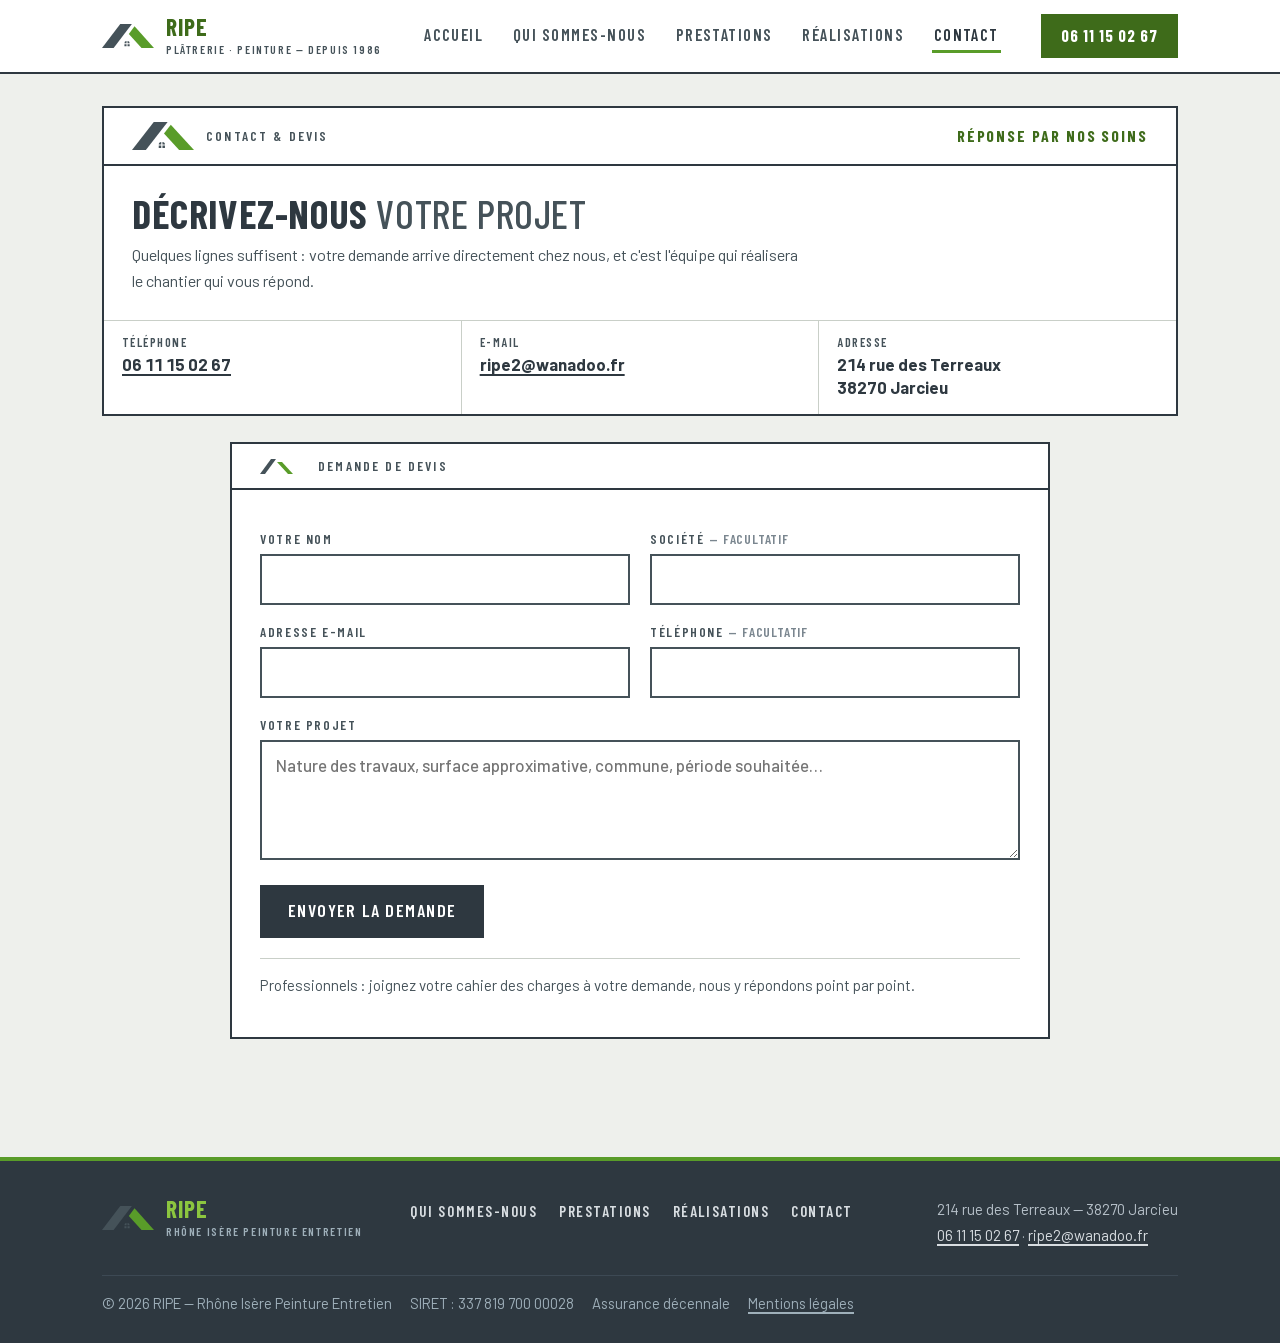
==== commit 646bc119: "Téléphone dans l'en-tête, aperçu de partage, assurance décennale" ====
--- a/contact.html
+++ b/contact.html
@@ -6,8 +6,20 @@
   <title>Contact &amp; devis — RIPE, plâtrerie et peinture dans la région lyonnaise</title>
   <meta name="description" content="Contactez RIPE pour un devis de plâtrerie, peinture, revêtements de sol ou protections de chantier, dans la région lyonnaise. Réponse claire, établie par les personnes qui réaliseront le chantier.">
   <link rel="icon" type="image/svg+xml" href="assets/favicon.svg">
+  <link rel="canonical" href="https://ripe-peinture.fr/contact.html">
+  <meta property="og:type" content="website">
+  <meta property="og:site_name" content="RIPE — Rhône Isère Peinture Entretien">
+  <meta property="og:locale" content="fr_FR">
+  <meta property="og:url" content="https://ripe-peinture.fr/contact.html">
+  <meta property="og:title" content="Contact & devis — RIPE">
+  <meta property="og:description" content="Contactez RIPE pour un devis de plâtrerie, peinture, revêtements de sol ou protections de chantier, dans la région lyonnaise. Réponse claire, établie par les personnes qui réaliseront le chantier.">
+  <meta property="og:image" content="https://ripe-peinture.fr/assets/partage.png">
+  <meta property="og:image:width" content="1200">
+  <meta property="og:image:height" content="630">
+  <meta property="og:image:alt" content="RIPE — Plâtrerie, peinture, sols, cloisons, plafonds. Région lyonnaise et nord-iséroise.">
+  <meta name="twitter:card" content="summary_large_image">
   <link rel="stylesheet" href="assets/fonts/fonts.css">
-  <link rel="stylesheet" href="css/styles.css?v=1d3d22c7">
+  <link rel="stylesheet" href="css/styles.css?v=27a88256">
   <script>if (window.matchMedia('(prefers-reduced-motion: no-preference)').matches) document.documentElement.classList.add('motion');</script>
 </head>
 <body>
@@ -21,6 +33,10 @@
           <span class="brand-name">RIPE</span>
           <span class="brand-sub">Plâtrerie · Peinture<span class="sub-date"> — depuis 1986</span></span>
         </span>
+      </a>
+      <a class="header-tel" href="tel:+33611150267">
+        <span class="header-tel__full">06 11 15 02 67</span>
+        <span class="header-tel__short">Appeler</span>
       </a>
       <button class="nav-toggle" aria-expanded="false" aria-controls="menu">Menu</button>
       <nav class="site-nav" id="menu" aria-label="Navigation principale">
@@ -159,11 +175,12 @@
       <div class="footer-legal">
         <span>© <span data-year>2026</span> RIPE — Rhône Isère Peinture Entretien</span>
         <span>SIRET : 337 819 700 00028</span>
+        <span>Assurance décennale</span>
         <a href="mentions-legales.html">Mentions légales</a>
       </div>
     </div>
   </footer>
 
-  <script src="js/site.js?v=1d3d22c7"></script>
+  <script src="js/site.js?v=27a88256"></script>
 </body>
 </html>
--- a/css/styles.css
+++ b/css/styles.css
@@ -137,8 +137,55 @@
 .site-nav a:hover { color: var(--ink); border-bottom-color: var(--ink); }
 .site-nav a[aria-current="page"] { color: var(--ink); border-bottom-color: var(--green); }
 
+@media (max-width: 900px) {
+  .site-header .sub-date { display: none; }
+}
+
+/* Sur mobile, le bouton d'appel prime sur le sous-titre de la marque */
 @media (max-width: 560px) {
-  .site-header .sub-date { display: none; }
+  .site-header .brand-sub { display: none; }
+}
+
+/* ---------- Téléphone dans l'en-tête ----------
+   L'action la plus courante chez un artisan est l'appel : le numéro doit
+   être atteignable depuis n'importe quelle page, en un geste. */
+
+.site-nav { margin-left: auto; }
+
+.header-tel {
+  order: 3;
+  flex: none;
+  display: inline-block;
+  font: 700 1.05rem/1 var(--cond);
+  letter-spacing: 0.06em;
+  text-transform: uppercase;
+  text-decoration: none;
+  color: #fff;
+  background: var(--green-ink);
+  border: 2px solid var(--green-ink);
+  padding: 11px 18px 12px;
+  margin-left: clamp(12px, 2vw, 24px);
+  white-space: nowrap;
+  transition: background-color 160ms ease-out, border-color 160ms ease-out;
+}
+
+.header-tel:hover { background: var(--ink); border-color: var(--ink); color: #fff; }
+
+.header-tel__short { display: none; }
+
+@media (max-width: 1080px) {
+  .header-tel__full { display: none; }
+  .header-tel__short { display: inline; }
+}
+
+@media (max-width: 820px) {
+  .site-nav { margin-left: 0; }
+  .header-tel { order: 0; margin-left: auto; }
+  .nav-toggle { margin-left: 10px; }
+}
+
+@media (max-width: 380px) {
+  .header-tel { padding: 11px 13px 12px; font-size: 0.98rem; }
 }
 
 .nav-toggle {
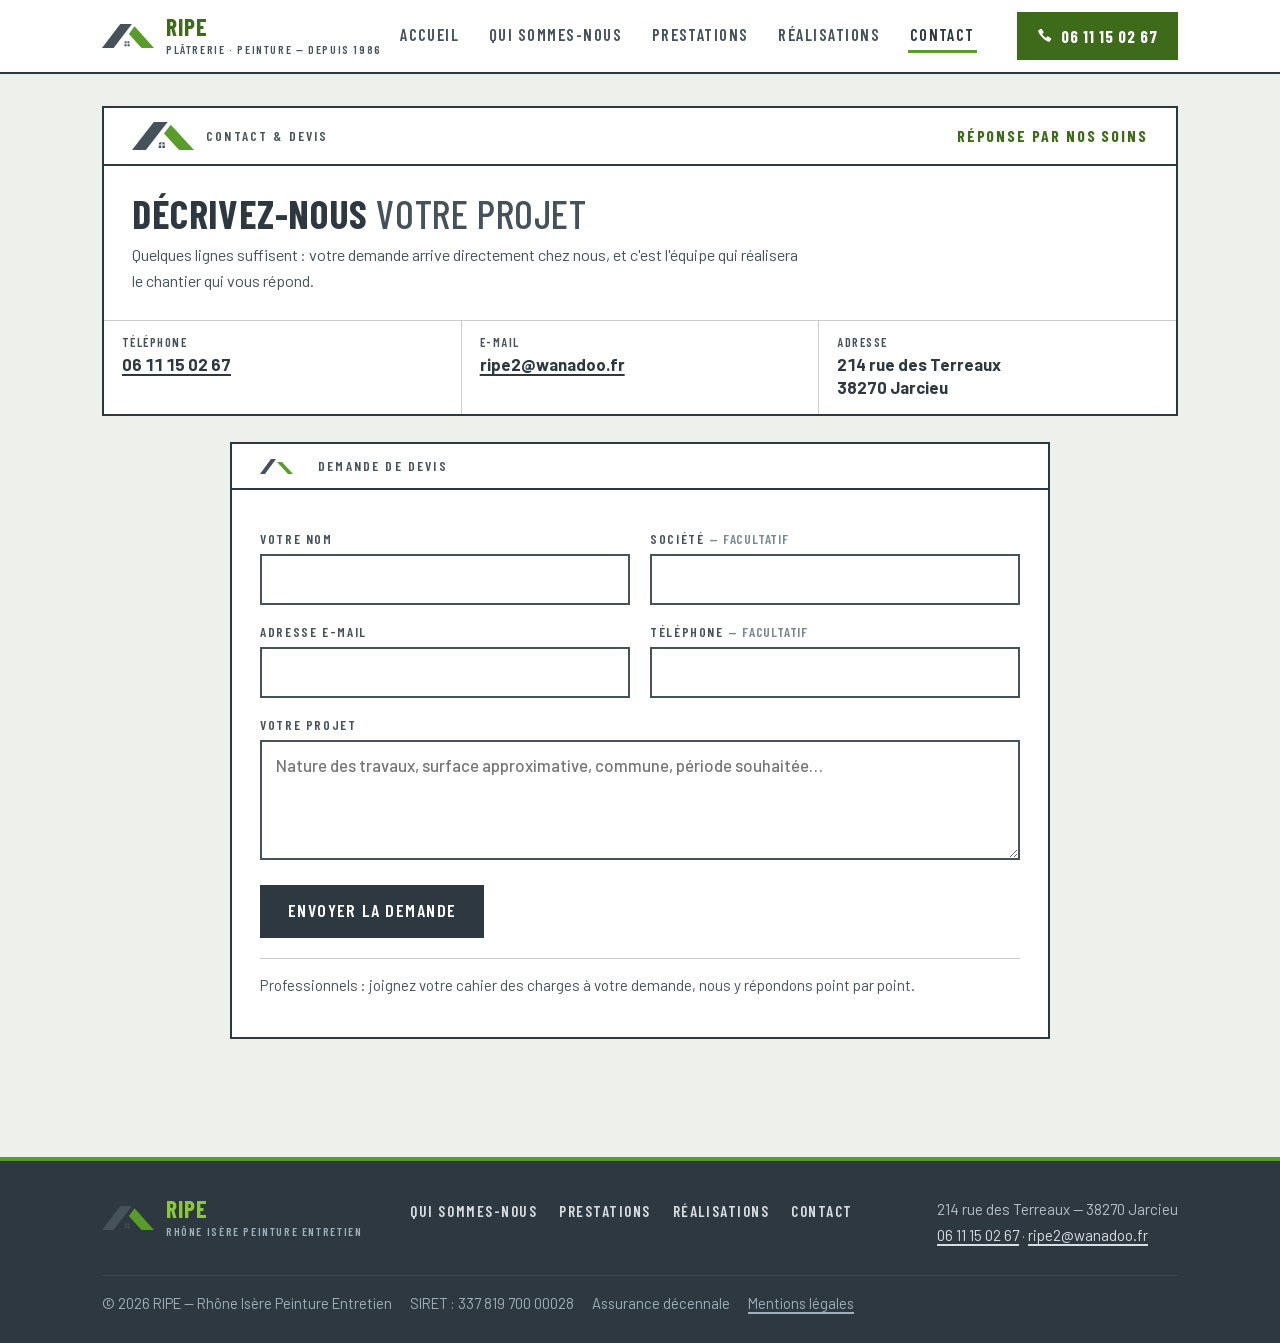
==== commit ec8f3de5: "Menu et téléphone : zones de tap conformes, pictogrammes, numéro affiché" ====
--- a/contact.html
+++ b/contact.html
@@ -19,7 +19,7 @@
   <meta property="og:image:alt" content="RIPE — Plâtrerie, peinture, sols, cloisons, plafonds. Région lyonnaise et nord-iséroise.">
   <meta name="twitter:card" content="summary_large_image">
   <link rel="stylesheet" href="assets/fonts/fonts.css">
-  <link rel="stylesheet" href="css/styles.css?v=27a88256">
+  <link rel="stylesheet" href="css/styles.css?v=3a5f0c7d">
   <script>if (window.matchMedia('(prefers-reduced-motion: no-preference)').matches) document.documentElement.classList.add('motion');</script>
 </head>
 <body>
@@ -34,11 +34,18 @@
           <span class="brand-sub">Plâtrerie · Peinture<span class="sub-date"> — depuis 1986</span></span>
         </span>
       </a>
-      <a class="header-tel" href="tel:+33611150267">
-        <span class="header-tel__full">06 11 15 02 67</span>
-        <span class="header-tel__short">Appeler</span>
+      <a class="header-tel" href="tel:+33611150267" aria-label="Appeler le 06 11 15 02 67">
+        <svg class="header-tel__icon" viewBox="0 0 16 16" aria-hidden="true">
+          <path d="M5.2 1.3 6.9 4a1 1 0 0 1-.2 1.3L5.4 6.4a10 10 0 0 0 4.2 4.2l1.1-1.3a1 1 0 0 1 1.3-.2l2.7 1.7a1 1 0 0 1 .3 1.4l-1.2 1.8a1.6 1.6 0 0 1-1.8.6C8.5 13.5 2.5 7.5 1.4 4a1.6 1.6 0 0 1 .6-1.8l1.8-1.2a1 1 0 0 1 1.4.3Z"/>
+        </svg>
+        <span class="header-tel__num">06 11 15 02 67</span>
       </a>
-      <button class="nav-toggle" aria-expanded="false" aria-controls="menu">Menu</button>
+      <button class="nav-toggle" aria-expanded="false" aria-controls="menu">
+        <svg class="nav-toggle__icon" viewBox="0 0 20 14" aria-hidden="true">
+          <rect y="0" width="20" height="2.4"/><rect y="5.8" width="20" height="2.4"/><rect y="11.6" width="20" height="2.4"/>
+        </svg>
+        <span class="nav-toggle__label">Menu</span>
+      </button>
       <nav class="site-nav" id="menu" aria-label="Navigation principale">
         <ul>
           <li><a href="index.html">Accueil</a></li>
@@ -181,6 +188,6 @@
     </div>
   </footer>
 
-  <script src="js/site.js?v=27a88256"></script>
+  <script src="js/site.js?v=3a5f0c7d"></script>
 </body>
 </html>
--- a/css/styles.css
+++ b/css/styles.css
@@ -163,7 +163,10 @@
   color: #fff;
   background: var(--green-ink);
   border: 2px solid var(--green-ink);
-  padding: 11px 18px 12px;
+  padding: 14px 18px;
+  min-height: 48px;
+  display: inline-flex;
+  align-items: center;
   margin-left: clamp(12px, 2vw, 24px);
   white-space: nowrap;
   transition: background-color 160ms ease-out, border-color 160ms ease-out;
@@ -171,11 +174,20 @@
 
 .header-tel:hover { background: var(--ink); border-color: var(--ink); color: #fff; }
 
-.header-tel__short { display: none; }
-
-@media (max-width: 1080px) {
-  .header-tel__full { display: none; }
-  .header-tel__short { display: inline; }
+.header-tel__icon {
+  width: 15px;
+  height: 15px;
+  flex: none;
+  fill: currentColor;
+  margin-right: 9px;
+}
+
+/* Sous 430 px, le numéro complet ne tient plus à côté du menu :
+   le combiné seul prend le relais, le libellé reste lu par les lecteurs
+   d'écran grâce à l'aria-label du lien. */
+@media (max-width: 430px) {
+  .header-tel__num { display: none; }
+  .header-tel__icon { margin-right: 0; width: 17px; height: 17px; }
 }
 
 @media (max-width: 820px) {
@@ -185,23 +197,43 @@
 }
 
 @media (max-width: 380px) {
-  .header-tel { padding: 11px 13px 12px; font-size: 0.98rem; }
-}
-
+  .header-tel { padding: 14px 15px; }
+  .nav-toggle { padding: 14px 12px; gap: 7px; }
+}
+
+/* Le bouton de menu porte le même poids visuel que le bouton d'appel :
+   deux actions de rang égal, l'une pour joindre, l'autre pour naviguer.
+   Le pictogramme à trois barres, universellement compris, s'ajoute au mot
+   pour que personne ne puisse manquer qu'il y a d'autres pages. */
 .nav-toggle {
   display: none;
-  background: none;
+  align-items: center;
+  gap: 9px;
+  background: var(--ink);
   border: 2px solid var(--ink);
-  color: var(--ink);
-  font: 600 0.9rem/1 var(--cond);
+  color: #fff;
+  font: 600 1.02rem/1 var(--cond);
   letter-spacing: 0.1em;
   text-transform: uppercase;
-  padding: 10px 14px;
+  padding: 14px 16px;
+  min-height: 48px;
   cursor: pointer;
-}
+  transition: background-color 160ms ease-out, border-color 160ms ease-out;
+}
+
+.nav-toggle:hover { background: var(--slate); border-color: var(--slate); }
+
+.nav-toggle__icon {
+  width: 20px;
+  height: 14px;
+  flex: none;
+  fill: currentColor;
+}
+
+.nav-toggle[aria-expanded="true"] .nav-toggle__icon { display: none; }
 
 @media (max-width: 820px) {
-  .nav-toggle { display: block; }
+  .nav-toggle { display: inline-flex; }
   .site-nav {
     display: none;
     position: absolute;
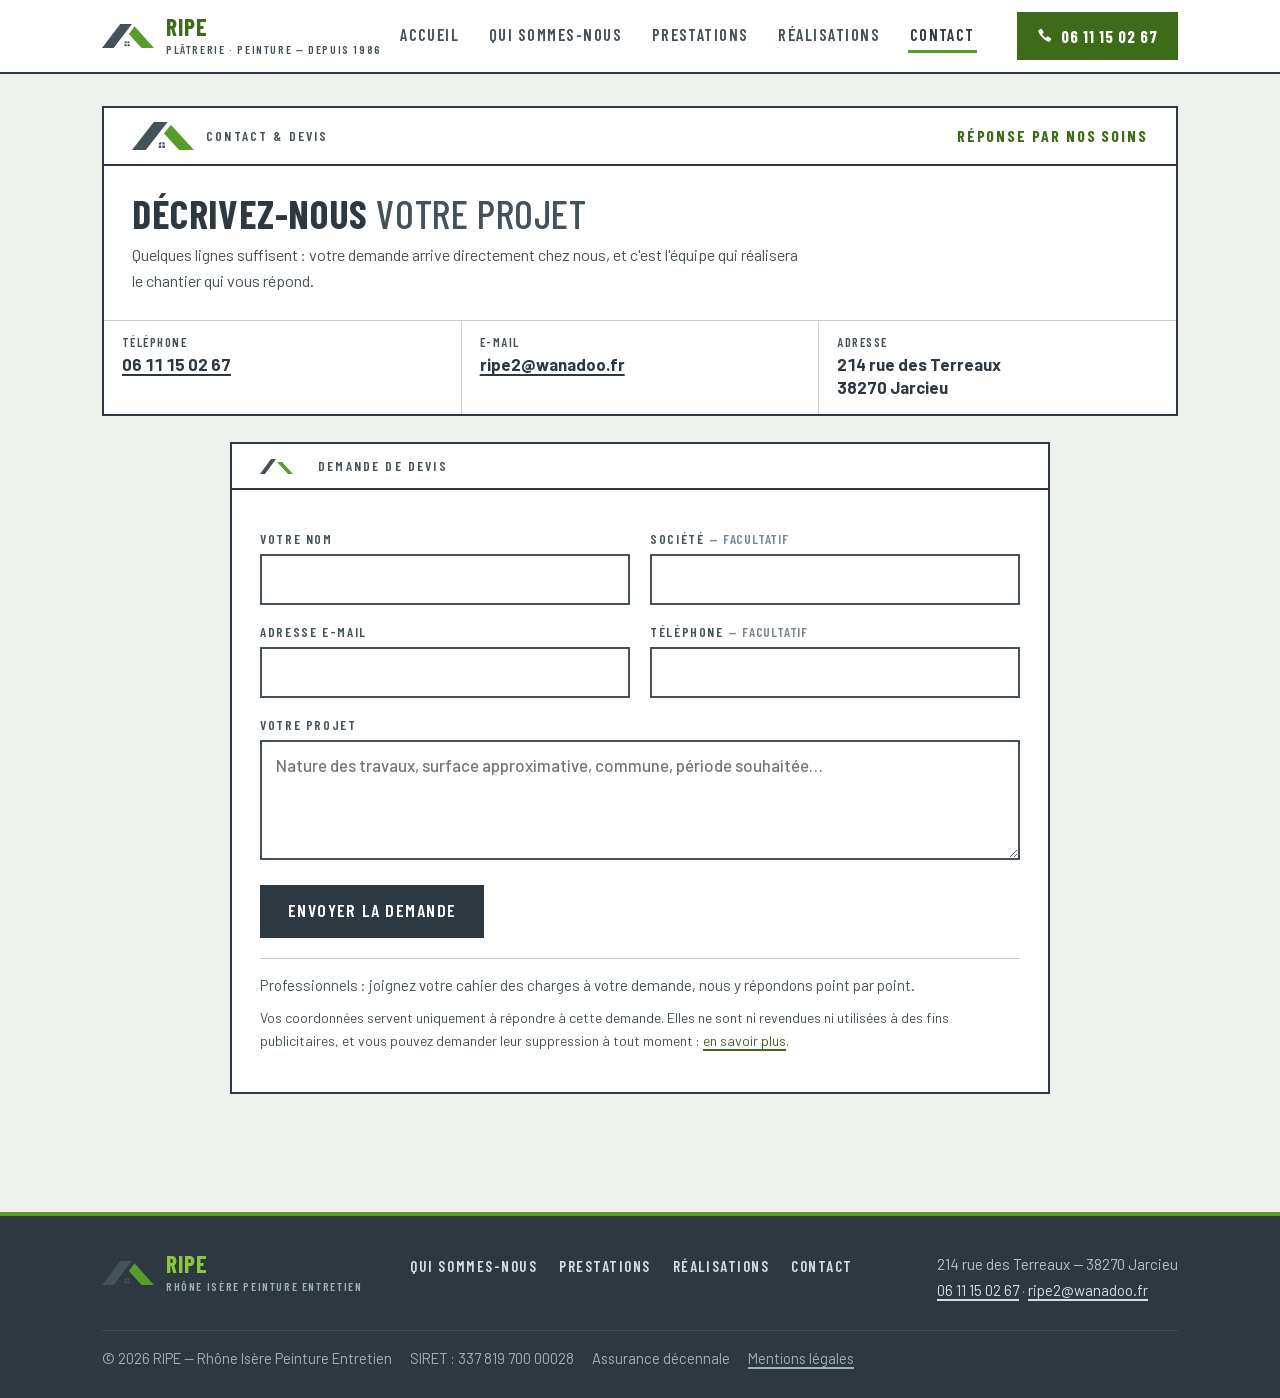
==== commit 3ebc019f: "Page d'erreur, protection du formulaire, mention RGPD et script de vérification" ====
--- a/contact.html
+++ b/contact.html
@@ -19,7 +19,7 @@
   <meta property="og:image:alt" content="RIPE — Plâtrerie, peinture, sols, cloisons, plafonds. Région lyonnaise et nord-iséroise.">
   <meta name="twitter:card" content="summary_large_image">
   <link rel="stylesheet" href="assets/fonts/fonts.css">
-  <link rel="stylesheet" href="css/styles.css?v=3a5f0c7d">
+  <link rel="stylesheet" href="css/styles.css?v=b6ab7b64">
   <script>if (window.matchMedia('(prefers-reduced-motion: no-preference)').matches) document.documentElement.classList.add('motion');</script>
 </head>
 <body>
@@ -97,6 +97,17 @@
           <div class="panel-body">
             <form id="contact-form" novalidate>
               <input type="hidden" name="_subject" value="Demande de devis depuis le site RIPE">
+
+              <!-- Piège à robots : ce champ est invisible et hors du parcours au
+                   clavier, donc aucun visiteur ne le remplit jamais. Les robots
+                   qui remplissent tout ce qu'ils trouvent se dénoncent seuls, et
+                   leur envoi est écarté sans consommer le quota mensuel du
+                   service de messagerie. -->
+              <div class="form-piege" aria-hidden="true">
+                <label for="site-web">Ne remplissez pas ce champ</label>
+                <input id="site-web" name="_gotcha" type="text" tabindex="-1" autocomplete="off">
+              </div>
+
               <div class="form-alert" hidden tabindex="-1" role="alert">
                 Votre demande n'a pas pu être envoyée. Contactez-nous directement
                 avec le téléphone ou l'e-mail affichés en haut de page. Votre message
@@ -141,6 +152,13 @@
               <p class="form-note">
                 Professionnels&#8239;: joignez votre cahier des charges à votre demande,
                 nous y répondons point par point.
+              </p>
+
+              <p class="form-note form-note--legal">
+                Vos coordonnées servent uniquement à répondre à cette demande. Elles
+                ne sont ni revendues ni utilisées à des fins publicitaires, et vous
+                pouvez demander leur suppression à tout moment&#8239;:
+                <a href="mentions-legales.html">en savoir plus</a>.
               </p>
             </form>
 
@@ -188,6 +206,6 @@
     </div>
   </footer>
 
-  <script src="js/site.js?v=3a5f0c7d"></script>
+  <script src="js/site.js?v=b6ab7b64"></script>
 </body>
 </html>
--- a/css/styles.css
+++ b/css/styles.css
@@ -636,8 +636,172 @@
   text-align: center;
 }
 
+/* Cadre contenant une vraie photo : elle remplit le cadre, la hachure
+   et le cartouche « à fournir » disparaissent. */
+.plate-photo--img {
+  display: block;
+  padding: 0;
+  background: none;
+  overflow: hidden;
+}
+
+.plate-photo--img img {
+  display: block;
+  width: 100%;
+  height: 100%;
+  object-fit: cover;
+}
+
+@media (max-width: 760px) {
+  .plate-photo--img { min-height: 0; }
+  .plate-photo--img img { height: auto; aspect-ratio: 4 / 3; }
+}
+
+/* Fiche avant / après : les deux photos occupent toute la largeur du panneau,
+   les rubriques passent dessous. Aucun curseur à faire glisser : le visiteur
+   doit voir la transformation sans rien avoir à manipuler. */
+.duo {
+  display: grid;
+  grid-template-columns: 1fr 1fr;
+  gap: 1px;
+  background: var(--rule);
+  border-bottom: 1px solid var(--rule);
+}
+
+.duo-item { position: relative; margin: 0; background: var(--panel); }
+
+.duo-item img {
+  display: block;
+  width: 100%;
+  height: auto;
+  aspect-ratio: 4 / 3;
+  object-fit: cover;
+}
+
+.duo-item figcaption {
+  position: absolute;
+  top: 0;
+  left: 0;
+  font: 700 0.78rem/1 var(--cond);
+  letter-spacing: 0.14em;
+  text-transform: uppercase;
+  color: #fff;
+  background: var(--slate);
+  padding: 8px 13px;
+}
+
+.duo-item--apres figcaption { background: var(--green-ink); }
+
+/* Photos prises au téléphone en portrait. Deux images 3/4 côte à côte forment un
+   bloc large de proportions proches d'une seule photo horizontale : la fiche garde
+   sa hauteur, et le mur se voit de la plinthe au plafond dans la même image. */
+.duo--portrait .duo-item img { aspect-ratio: 3 / 4; }
+
+@media (max-width: 760px) {
+  .duo { grid-template-columns: 1fr; }
+}
+
+/* ---------- Agrandissement des photos ----------
+   Le déclencheur est un bouton transparent posé sur la photo : l'image garde
+   son texte alternatif et sa mise en page, et le survol annonce clairement
+   qu'on peut s'approcher. Sans JavaScript, ce bouton n'existe pas — donc
+   aucune affordance mensongère. */
+.zoom-btn {
+  position: absolute;
+  inset: 0;
+  width: 100%;
+  border: 0;
+  padding: 0;
+  background: none;
+  cursor: zoom-in;
+}
+
+.zoom-btn:focus-visible { outline: 3px solid var(--green); outline-offset: -3px; }
+
+.lightbox {
+  position: fixed;
+  inset: 0;
+  z-index: 200;
+  display: flex;
+  align-items: center;
+  justify-content: center;
+  padding: clamp(12px, 3vw, 40px);
+  background: rgba(46, 56, 64, 0.93);
+}
+
+.lightbox[hidden] { display: none; }
+
+.lightbox__panel {
+  display: flex;
+  flex-direction: column;
+  /* min-width: 0 laisse le panneau rétrécir sous la largeur naturelle de la
+     photo : sans lui, une image de 1200 px pousse le panneau hors de l'écran
+     sur un téléphone. */
+  min-width: 0;
+  max-width: 100%;
+  max-height: 100%;
+  background: var(--panel);
+  border: 2px solid var(--ink);
+}
+
+.lightbox__head {
+  display: flex;
+  align-items: center;
+  justify-content: space-between;
+  gap: 16px;
+  padding: 12px clamp(14px, 2.5vw, 22px);
+  border-bottom: 2px solid var(--ink);
+}
+
+.lightbox__title { color: var(--ink); }
+
+.lightbox__close {
+  flex: none;
+  font: 600 0.95rem/1 var(--cond);
+  letter-spacing: 0.1em;
+  text-transform: uppercase;
+  color: #fff;
+  background: var(--ink);
+  border: 2px solid var(--ink);
+  padding: 11px 16px;
+  min-height: 44px;
+  cursor: pointer;
+  transition: background-color 160ms ease-out;
+}
+
+.lightbox__close:hover { background: var(--slate); border-color: var(--slate); }
+
+/* La photo garde ses proportions et ne s'étire jamais à la largeur du panneau :
+   une photo verticale reste verticale, sans bandes blanches sur les côtés. */
+.lightbox__img {
+  align-self: center;
+  width: auto;
+  height: auto;
+  max-width: 100%;
+  max-height: calc(100vh - 170px);
+}
+
+/* La page derrière ne défile plus tant que la photo est ouverte. */
+.lightbox-open, .lightbox-open body { overflow: hidden; }
+
+.motion .lightbox__panel { animation: lightbox-in 220ms cubic-bezier(0.16, 1, 0.3, 1); }
+
+@keyframes lightbox-in {
+  from { transform: translateY(10px); }
+  to { transform: none; }
+}
+
 .fiche .fields { border-top: none; }
-.fiche-grid .fields { grid-template-columns: 1fr 1fr; align-content: start; }
+
+/* Une rubrique par ligne, réparties sur toute la hauteur de la photo :
+   pas de case vide, donc pas d'aplat gris quand une fiche en compte trois. */
+.fiche-grid .fields {
+  grid-template-columns: 1fr;
+  grid-auto-rows: 1fr;
+  align-content: stretch;
+}
+
+.fiche-grid .field { display: flex; flex-direction: column; justify-content: center; }
 
 .tag-exemple {
   font: 700 0.78rem/1.2 var(--cond);
@@ -706,6 +870,26 @@
   border-top: 1px solid var(--rule);
   padding-top: 14px;
   margin-top: 20px;
+}
+
+/* La mention sur les données passe après l'information utile : elle doit être
+   lisible et trouvable, pas occuper le devant de la scène. */
+.form-note--legal {
+  border-top: none;
+  padding-top: 0;
+  margin-top: 10px;
+  font-size: 0.88rem;
+}
+
+/* Piège à robots. Retiré de l'affichage sans « display: none » ni
+   « visibility: hidden », que les robots savent reconnaître et ignorer. */
+.form-piege {
+  position: absolute;
+  width: 1px;
+  height: 1px;
+  overflow: hidden;
+  clip-path: inset(50%);
+  white-space: nowrap;
 }
 
 .form-row { margin-bottom: 18px; }
